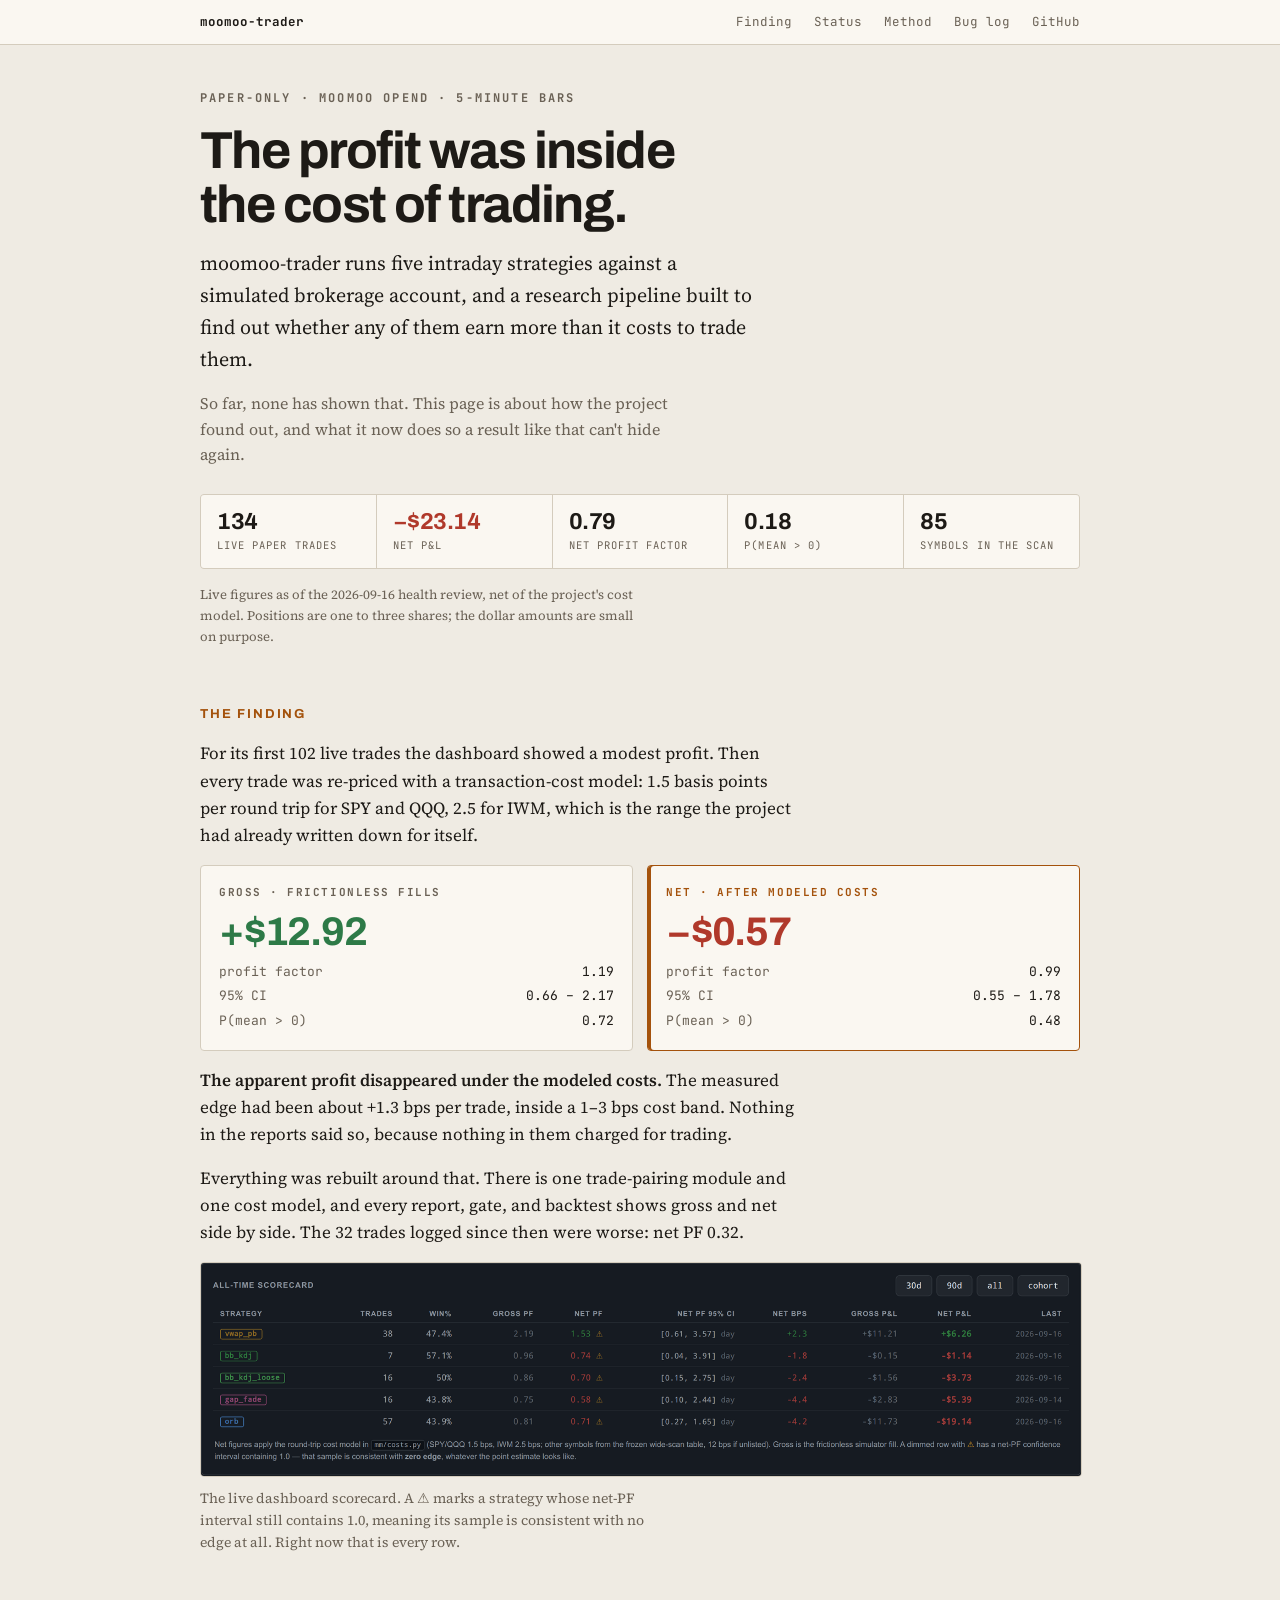
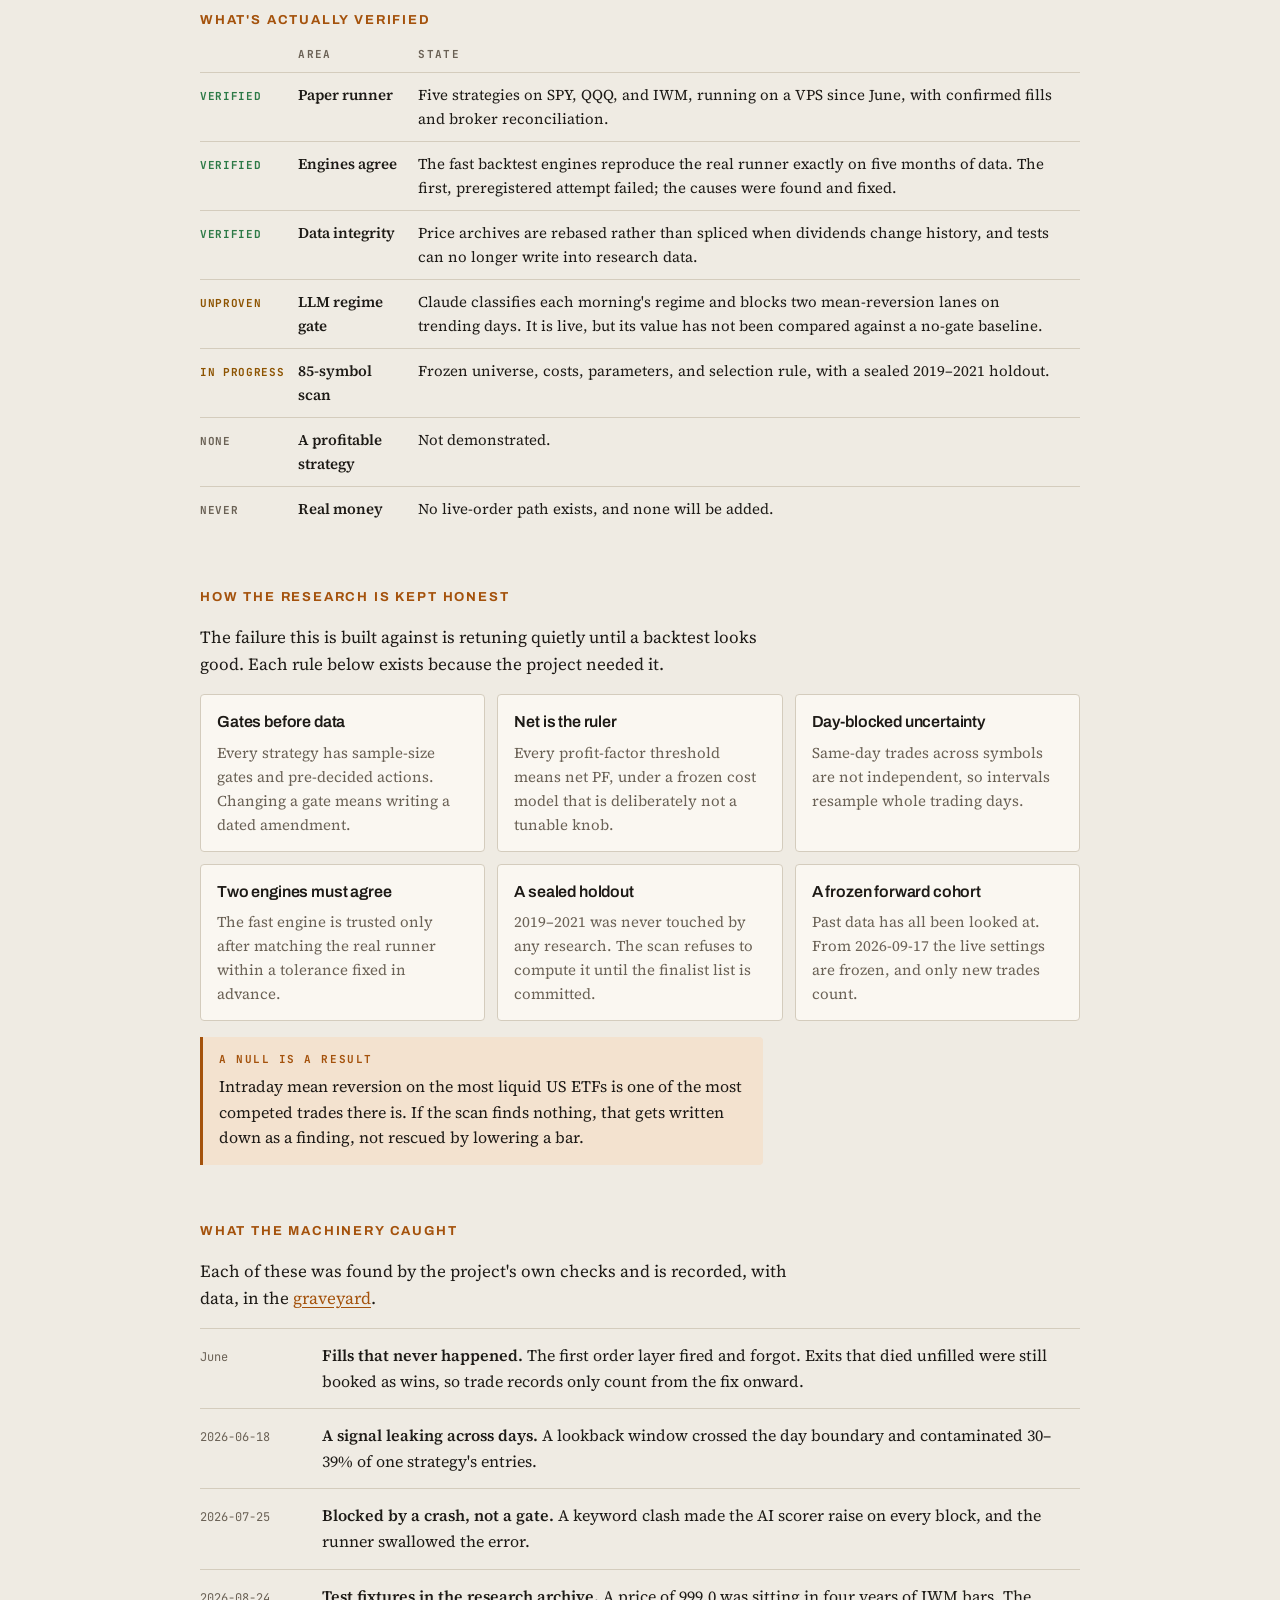
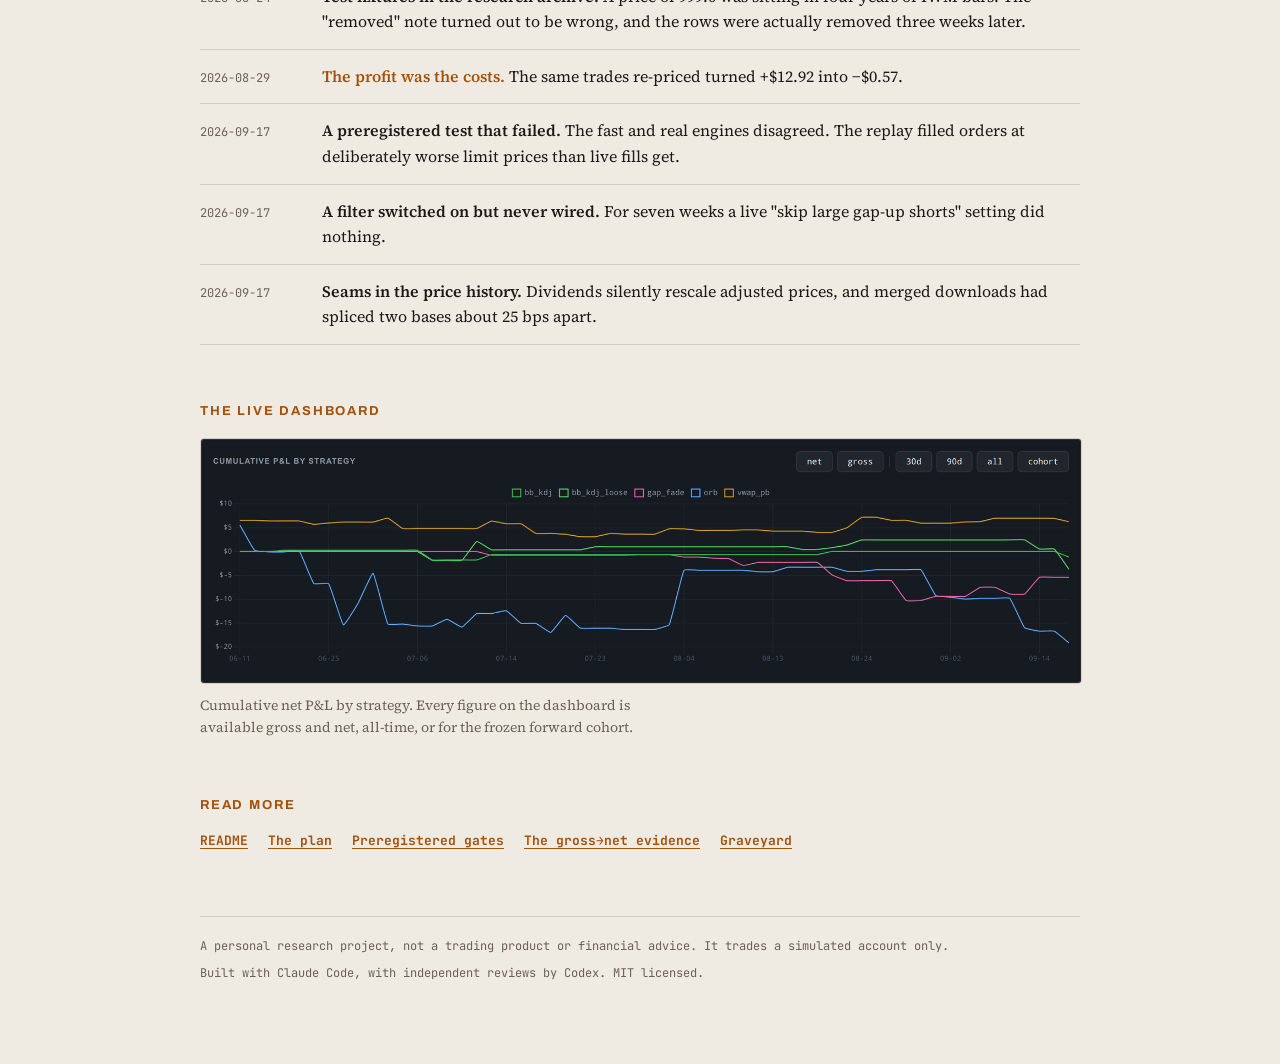
==== site/index.html @ 2c952303 "site: GitHub Pages page for the project (H4) A single hand-written page in the same style as the ris" ====
<!doctype html>
<html lang="en">
<head>
<meta charset="utf-8">
<meta name="viewport" content="width=device-width, initial-scale=1">
<meta name="color-scheme" content="light dark">
<meta name="description" content="moomoo-trader: a paper-only intraday strategy lab that found its reported profit was the transaction costs, and what it built so that can't happen quietly again.">
<link rel="icon" href="data:image/svg+xml,<svg xmlns='http://www.w3.org/2000/svg' viewBox='0 0 100 100'><text y='.9em' font-size='90'>📉</text></svg>">
<title>moomoo-trader</title>
<link rel="preconnect" href="https://fonts.googleapis.com">
<link rel="preconnect" href="https://fonts.gstatic.com" crossorigin>
<link rel="stylesheet" href="https://fonts.googleapis.com/css2?family=Archivo:wght@600;700&family=JetBrains+Mono:wght@400;700&family=Source+Serif+4:ital,opsz,wght@0,8..60,400;0,8..60,600;1,8..60,400&display=swap">
<style>
  :root {
    --bg:#efebe3; --surface:#faf7f1; --surface-2:#e5dfd3;
    --ink:#1d1a16; --muted:#6a6155; --rule:#d4ccbd;
    --accent:#a4520c; --accent-soft:#f3e2cf;
    --pos:#2d7a47; --neg:#b0392b; --warn:#8d5300;
    --f-display:"Archivo","Helvetica Neue",Arial,sans-serif;
    --f-body:"Source Serif 4",Georgia,"Times New Roman",serif;
    --f-mono:"JetBrains Mono",ui-monospace,"SFMono-Regular",Menlo,monospace;
  }
  @media (prefers-color-scheme: dark) {
    :root:not([data-theme="light"]) {
      --bg:#14120f; --surface:#1c1915; --surface-2:#27231d;
      --ink:#ebe5da; --muted:#a39889; --rule:#353026;
      --accent:#f0a24f; --accent-soft:#3a2714;
      --pos:#6cc98a; --neg:#f07a6a; --warn:#e0a84a;
    }
  }
  :root[data-theme="dark"] {
    --bg:#14120f; --surface:#1c1915; --surface-2:#27231d;
    --ink:#ebe5da; --muted:#a39889; --rule:#353026;
    --accent:#f0a24f; --accent-soft:#3a2714;
    --pos:#6cc98a; --neg:#f07a6a; --warn:#e0a84a;
  }

  html { -webkit-text-size-adjust: 100%; }
  body {
    margin: 0; background: var(--bg); color: var(--ink);
    font-family: var(--f-body); font-size: 17px; line-height: 1.6;
    -webkit-font-smoothing: antialiased;
  }
  img { max-width: 100%; }
  .wrap { max-width: 880px; margin: 0 auto; padding-inline: 20px; padding-block: 44px 80px; }

  h1, h2, h3 { font-family: var(--f-display); text-wrap: balance; margin: 0; }
  h1 { font-size: clamp(34px, 7vw, 52px); font-weight: 700; letter-spacing: -0.03em; line-height: 1.03; }
  h2 { font-size: 13px; font-weight: 700; letter-spacing: 0.14em; text-transform: uppercase; color: var(--accent); }
  h3 { font-size: 19px; font-weight: 600; letter-spacing: -0.01em; }
  p { margin: 0; }
  a { color: var(--accent); text-underline-offset: 3px; }
  strong { font-weight: 600; }
  code { font-family: var(--f-mono); font-size: 0.84em; background: var(--surface-2); padding: 1px 5px; border-radius: 3px; }

  .sitenav { background: var(--surface); border-bottom: 1px solid var(--rule); }
  .sitenav .in {
    max-width: 880px; margin: 0 auto; padding: 12px 20px;
    display: flex; flex-wrap: wrap; align-items: center; gap: 8px 22px;
    font-family: var(--f-mono); font-size: 12.5px;
  }
  .sitenav .brand { font-weight: 700; color: var(--ink); text-decoration: none; margin-right: auto; }
  .sitenav a { color: var(--muted); text-decoration: none; }
  .sitenav a:hover, .sitenav a:focus-visible { color: var(--accent); }

  .eyebrow {
    font-family: var(--f-mono); font-size: 12px; font-weight: 700;
    letter-spacing: 0.18em; text-transform: uppercase; color: var(--muted);
  }
  header { display: flex; flex-direction: column; gap: 16px; }
  .lede { font-size: 20px; max-width: 56ch; }
  .sub { font-size: 16px; color: var(--muted); max-width: 62ch; }

  .stats {
    display: grid; grid-template-columns: repeat(auto-fit, minmax(140px, 1fr));
    gap: 1px; background: var(--rule); border: 1px solid var(--rule); border-radius: 4px;
    overflow: hidden; margin-top: 10px;
  }
  .stat { background: var(--surface); padding: 14px 16px; display: flex; flex-direction: column; gap: 3px; }
  .stat .v {
    font-family: var(--f-display); font-size: 23px; font-weight: 700; letter-spacing: -0.02em;
    font-variant-numeric: tabular-nums; line-height: 1.1;
  }
  .stat .k { font-family: var(--f-mono); font-size: 10.5px; letter-spacing: 0.1em; text-transform: uppercase; color: var(--muted); }
  .neg { color: var(--neg); }
  .pos { color: var(--pos); }

  section { margin-top: 56px; display: flex; flex-direction: column; gap: 16px; }
  section > p, section > ul { max-width: 66ch; }
  ul { margin: 0; padding-left: 1.2em; display: flex; flex-direction: column; gap: 9px; }
  li::marker { color: var(--muted); }

  .versus { display: grid; grid-template-columns: 1fr 1fr; gap: 14px; }
  .side {
    background: var(--surface); border: 1px solid var(--rule); border-radius: 4px;
    padding: 18px; display: flex; flex-direction: column; gap: 10px;
  }
  .side.net { border-color: var(--accent); box-shadow: inset 3px 0 0 var(--accent); }
  .side .label { font-family: var(--f-mono); font-size: 11px; font-weight: 700; letter-spacing: 0.14em; text-transform: uppercase; color: var(--muted); }
  .side.net .label { color: var(--accent); }
  .side .big { font-family: var(--f-display); font-size: 40px; font-weight: 700; letter-spacing: -0.03em; line-height: 1; font-variant-numeric: tabular-nums; }
  .side dl { margin: 0; display: grid; grid-template-columns: auto 1fr; gap: 4px 14px; font-family: var(--f-mono); font-size: 13px; }
  .side dt { color: var(--muted); }
  .side dd { margin: 0; text-align: right; font-variant-numeric: tabular-nums; }

  .tbl-scroll { overflow-x: auto; }
  table { border-collapse: collapse; width: 100%; font-size: 15px; min-width: 440px; }
  th {
    font-family: var(--f-mono); font-size: 11px; font-weight: 700; letter-spacing: 0.12em;
    text-transform: uppercase; color: var(--muted); text-align: left;
    padding: 0 14px 8px 0; border-bottom: 1px solid var(--rule); white-space: nowrap;
  }
  td { padding: 10px 14px 10px 0; border-bottom: 1px solid var(--rule); vertical-align: baseline; }
  tr:last-child td { border-bottom: 0; }
  .state { font-family: var(--f-mono); font-size: 11px; font-weight: 700; letter-spacing: 0.06em; white-space: nowrap; }
  .state.ok { color: var(--pos); }
  .state.wip { color: var(--warn); }
  .state.no { color: var(--muted); }

  .note {
    border-left: 3px solid var(--accent); background: var(--accent-soft);
    padding: 14px 16px; border-radius: 0 4px 4px 0; font-size: 16px; max-width: 66ch;
  }
  .note .label { display: block; font-family: var(--f-mono); font-size: 11px; font-weight: 700; letter-spacing: 0.14em; text-transform: uppercase; color: var(--accent); margin-bottom: 5px; }

  figure { margin: 0; display: flex; flex-direction: column; gap: 10px; }
  figure img { display: block; width: 100%; height: auto; border-radius: 4px; border: 1px solid var(--rule); }
  figcaption { font-size: 14px; color: var(--muted); max-width: 66ch; }

  .log { display: flex; flex-direction: column; border-top: 1px solid var(--rule); }
  .ev { display: grid; grid-template-columns: 104px 1fr; gap: 18px; padding: 14px 0; border-bottom: 1px solid var(--rule); align-items: baseline; }
  .ev .d { font-family: var(--f-mono); font-size: 12px; color: var(--muted); font-variant-numeric: tabular-nums; white-space: nowrap; }
  .ev .t { font-size: 16px; }
  .ev .t b { font-weight: 600; }
  .ev.peak .t b { color: var(--accent); }

  .rules { display: grid; grid-template-columns: repeat(auto-fit, minmax(240px, 1fr)); gap: 12px; }
  .rule { background: var(--surface); border: 1px solid var(--rule); border-radius: 4px; padding: 14px 16px; display: flex; flex-direction: column; gap: 6px; }
  .rule h3 { font-size: 16px; }
  .rule p { font-size: 15px; color: var(--muted); }

  .links { display: flex; flex-wrap: wrap; gap: 8px 20px; font-family: var(--f-mono); font-size: 13px; }
  .links a { font-weight: 700; }

  footer { margin-top: 64px; padding-top: 20px; border-top: 1px solid var(--rule); display: flex; flex-direction: column; gap: 8px; }
  footer p { font-family: var(--f-mono); font-size: 12px; color: var(--muted); }

  @media (max-width: 560px) {
    body { font-size: 16px; }
    .wrap { padding-block: 30px 60px; }
    .versus { grid-template-columns: 1fr; }
    .ev { grid-template-columns: 1fr; gap: 4px; }
    .side .big { font-size: 34px; }
    .stat:last-child:nth-child(odd) { grid-column: 1 / -1; }
  }
</style>
</head>
<body>
<nav class="sitenav"><div class="in">
  <a class="brand" href="#">moomoo-trader</a>
  <a href="#finding">Finding</a>
  <a href="#status">Status</a>
  <a href="#method">Method</a>
  <a href="#log">Bug log</a>
  <a href="https://github.com/flyboy-byte/moomoo-trader">GitHub</a>
</div></nav>

<main class="wrap">
  <header>
    <p class="eyebrow">Paper-only · Moomoo OpenD · 5-minute bars</p>
    <h1>The profit was inside the cost of trading.</h1>
    <p class="lede">moomoo-trader runs five intraday strategies against a simulated brokerage account, and a research pipeline built to find out whether any of them earn more than it costs to trade them.</p>
    <p class="sub">So far, none has shown that. This page is about how the project found out, and what it now does so a result like that can't hide again.</p>
    <div class="stats">
      <div class="stat"><span class="v">134</span><span class="k">live paper trades</span></div>
      <div class="stat"><span class="v neg">−$23.14</span><span class="k">net P&amp;L</span></div>
      <div class="stat"><span class="v">0.79</span><span class="k">net profit factor</span></div>
      <div class="stat"><span class="v">0.18</span><span class="k">P(mean &gt; 0)</span></div>
      <div class="stat"><span class="v">85</span><span class="k">symbols in the scan</span></div>
    </div>
    <p class="sub" style="font-size:13px">Live figures as of the 2026-09-16 health review, net of the project's cost model. Positions are one to three shares; the dollar amounts are small on purpose.</p>
  </header>

  <section id="finding">
    <h2>The finding</h2>
    <p>For its first 102 live trades the dashboard showed a modest profit. Then every trade was re-priced with a transaction-cost model: 1.5 basis points per round trip for SPY and QQQ, 2.5 for IWM, which is the range the project had already written down for itself.</p>
    <div class="versus">
      <div class="side">
        <span class="label">Gross · frictionless fills</span>
        <span class="big pos">+$12.92</span>
        <dl><dt>profit factor</dt><dd>1.19</dd><dt>95% CI</dt><dd>0.66 – 2.17</dd><dt>P(mean &gt; 0)</dt><dd>0.72</dd></dl>
      </div>
      <div class="side net">
        <span class="label">Net · after modeled costs</span>
        <span class="big neg">−$0.57</span>
        <dl><dt>profit factor</dt><dd>0.99</dd><dt>95% CI</dt><dd>0.55 – 1.78</dd><dt>P(mean &gt; 0)</dt><dd>0.48</dd></dl>
      </div>
    </div>
    <p><strong>The apparent profit disappeared under the modeled costs.</strong> The measured edge had been about +1.3 bps per trade, inside a 1–3 bps cost band. Nothing in the reports said so, because nothing in them charged for trading.</p>
    <p>Everything was rebuilt around that. There is one trade-pairing module and one cost model, and every report, gate, and backtest shows gross and net side by side. The 32 trades logged since then were worse: net PF 0.32.</p>
    <figure>
      <img src="img/dashboard-scorecard.png" alt="Dashboard scorecard: five strategies with gross PF, net PF, a day-blocked 95% confidence interval, and gross and net P&amp;L. Four are net negative, and every row is flagged as consistent with zero edge." loading="lazy">
      <figcaption>The live dashboard scorecard. A ⚠ marks a strategy whose net-PF interval still contains 1.0, meaning its sample is consistent with no edge at all. Right now that is every row.</figcaption>
    </figure>
  </section>

  <section id="status">
    <h2>What's actually verified</h2>
    <div class="tbl-scroll"><table>
      <thead><tr><th></th><th>Area</th><th>State</th></tr></thead>
      <tbody>
        <tr><td><span class="state ok">VERIFIED</span></td><td><strong>Paper runner</strong></td><td>Five strategies on SPY, QQQ, and IWM, running on a VPS since June, with confirmed fills and broker reconciliation.</td></tr>
        <tr><td><span class="state ok">VERIFIED</span></td><td><strong>Engines agree</strong></td><td>The fast backtest engines reproduce the real runner exactly on five months of data. The first, preregistered attempt failed; the causes were found and fixed.</td></tr>
        <tr><td><span class="state ok">VERIFIED</span></td><td><strong>Data integrity</strong></td><td>Price archives are rebased rather than spliced when dividends change history, and tests can no longer write into research data.</td></tr>
        <tr><td><span class="state wip">UNPROVEN</span></td><td><strong>LLM regime gate</strong></td><td>Claude classifies each morning's regime and blocks two mean-reversion lanes on trending days. It is live, but its value has not been compared against a no-gate baseline.</td></tr>
        <tr><td><span class="state wip">IN PROGRESS</span></td><td><strong>85-symbol scan</strong></td><td>Frozen universe, costs, parameters, and selection rule, with a sealed 2019–2021 holdout.</td></tr>
        <tr><td><span class="state no">NONE</span></td><td><strong>A profitable strategy</strong></td><td>Not demonstrated.</td></tr>
        <tr><td><span class="state no">NEVER</span></td><td><strong>Real money</strong></td><td>No live-order path exists, and none will be added.</td></tr>
      </tbody>
    </table></div>
  </section>

  <section id="method">
    <h2>How the research is kept honest</h2>
    <p>The failure this is built against is retuning quietly until a backtest looks good. Each rule below exists because the project needed it.</p>
    <div class="rules">
      <div class="rule"><h3>Gates before data</h3><p>Every strategy has sample-size gates and pre-decided actions. Changing a gate means writing a dated amendment.</p></div>
      <div class="rule"><h3>Net is the ruler</h3><p>Every profit-factor threshold means net PF, under a frozen cost model that is deliberately not a tunable knob.</p></div>
      <div class="rule"><h3>Day-blocked uncertainty</h3><p>Same-day trades across symbols are not independent, so intervals resample whole trading days.</p></div>
      <div class="rule"><h3>Two engines must agree</h3><p>The fast engine is trusted only after matching the real runner within a tolerance fixed in advance.</p></div>
      <div class="rule"><h3>A sealed holdout</h3><p>2019–2021 was never touched by any research. The scan refuses to compute it until the finalist list is committed.</p></div>
      <div class="rule"><h3>A frozen forward cohort</h3><p>Past data has all been looked at. From 2026-09-17 the live settings are frozen, and only new trades count.</p></div>
    </div>
    <div class="note"><span class="label">A null is a result</span>Intraday mean reversion on the most liquid US ETFs is one of the most competed trades there is. If the scan finds nothing, that gets written down as a finding, not rescued by lowering a bar.</div>
  </section>

  <section id="log">
    <h2>What the machinery caught</h2>
    <p>Each of these was found by the project's own checks and is recorded, with data, in the <a href="https://github.com/flyboy-byte/moomoo-trader/blob/master/docs/strategy_graveyard.md">graveyard</a>.</p>
    <div class="log">
      <div class="ev"><span class="d">June</span><span class="t"><b>Fills that never happened.</b> The first order layer fired and forgot. Exits that died unfilled were still booked as wins, so trade records only count from the fix onward.</span></div>
      <div class="ev"><span class="d">2026-06-18</span><span class="t"><b>A signal leaking across days.</b> A lookback window crossed the day boundary and contaminated 30–39% of one strategy's entries.</span></div>
      <div class="ev"><span class="d">2026-07-25</span><span class="t"><b>Blocked by a crash, not a gate.</b> A keyword clash made the AI scorer raise on every block, and the runner swallowed the error.</span></div>
      <div class="ev"><span class="d">2026-08-24</span><span class="t"><b>Test fixtures in the research archive.</b> A price of 999.0 was sitting in four years of IWM bars. The "removed" note turned out to be wrong, and the rows were actually removed three weeks later.</span></div>
      <div class="ev peak"><span class="d">2026-08-29</span><span class="t"><b>The profit was the costs.</b> The same trades re-priced turned +$12.92 into −$0.57.</span></div>
      <div class="ev"><span class="d">2026-09-17</span><span class="t"><b>A preregistered test that failed.</b> The fast and real engines disagreed. The replay filled orders at deliberately worse limit prices than live fills get.</span></div>
      <div class="ev"><span class="d">2026-09-17</span><span class="t"><b>A filter switched on but never wired.</b> For seven weeks a live "skip large gap-up shorts" setting did nothing.</span></div>
      <div class="ev"><span class="d">2026-09-17</span><span class="t"><b>Seams in the price history.</b> Dividends silently rescale adjusted prices, and merged downloads had spliced two bases about 25 bps apart.</span></div>
    </div>
  </section>

  <section>
    <h2>The live dashboard</h2>
    <figure>
      <img src="img/dashboard-chart.png" alt="Cumulative net P&amp;L by strategy since June. vwap_pb is slightly positive; orb and gap_fade drift negative." loading="lazy">
      <figcaption>Cumulative net P&amp;L by strategy. Every figure on the dashboard is available gross and net, all-time, or for the frozen forward cohort.</figcaption>
    </figure>
  </section>

  <section>
    <h2>Read more</h2>
    <div class="links">
      <a href="https://github.com/flyboy-byte/moomoo-trader">README</a>
      <a href="https://github.com/flyboy-byte/moomoo-trader/blob/master/docs/PLAN.md">The plan</a>
      <a href="https://github.com/flyboy-byte/moomoo-trader/blob/master/docs/evaluation_criteria.md">Preregistered gates</a>
      <a href="https://github.com/flyboy-byte/moomoo-trader/blob/master/docs/research-reset.md">The gross→net evidence</a>
      <a href="https://github.com/flyboy-byte/moomoo-trader/blob/master/docs/strategy_graveyard.md">Graveyard</a>
    </div>
  </section>

  <footer>
    <p>A personal research project, not a trading product or financial advice. It trades a simulated account only.</p>
    <p>Built with Claude Code, with independent reviews by Codex. MIT licensed.</p>
  </footer>
</main>
</body>
</html>
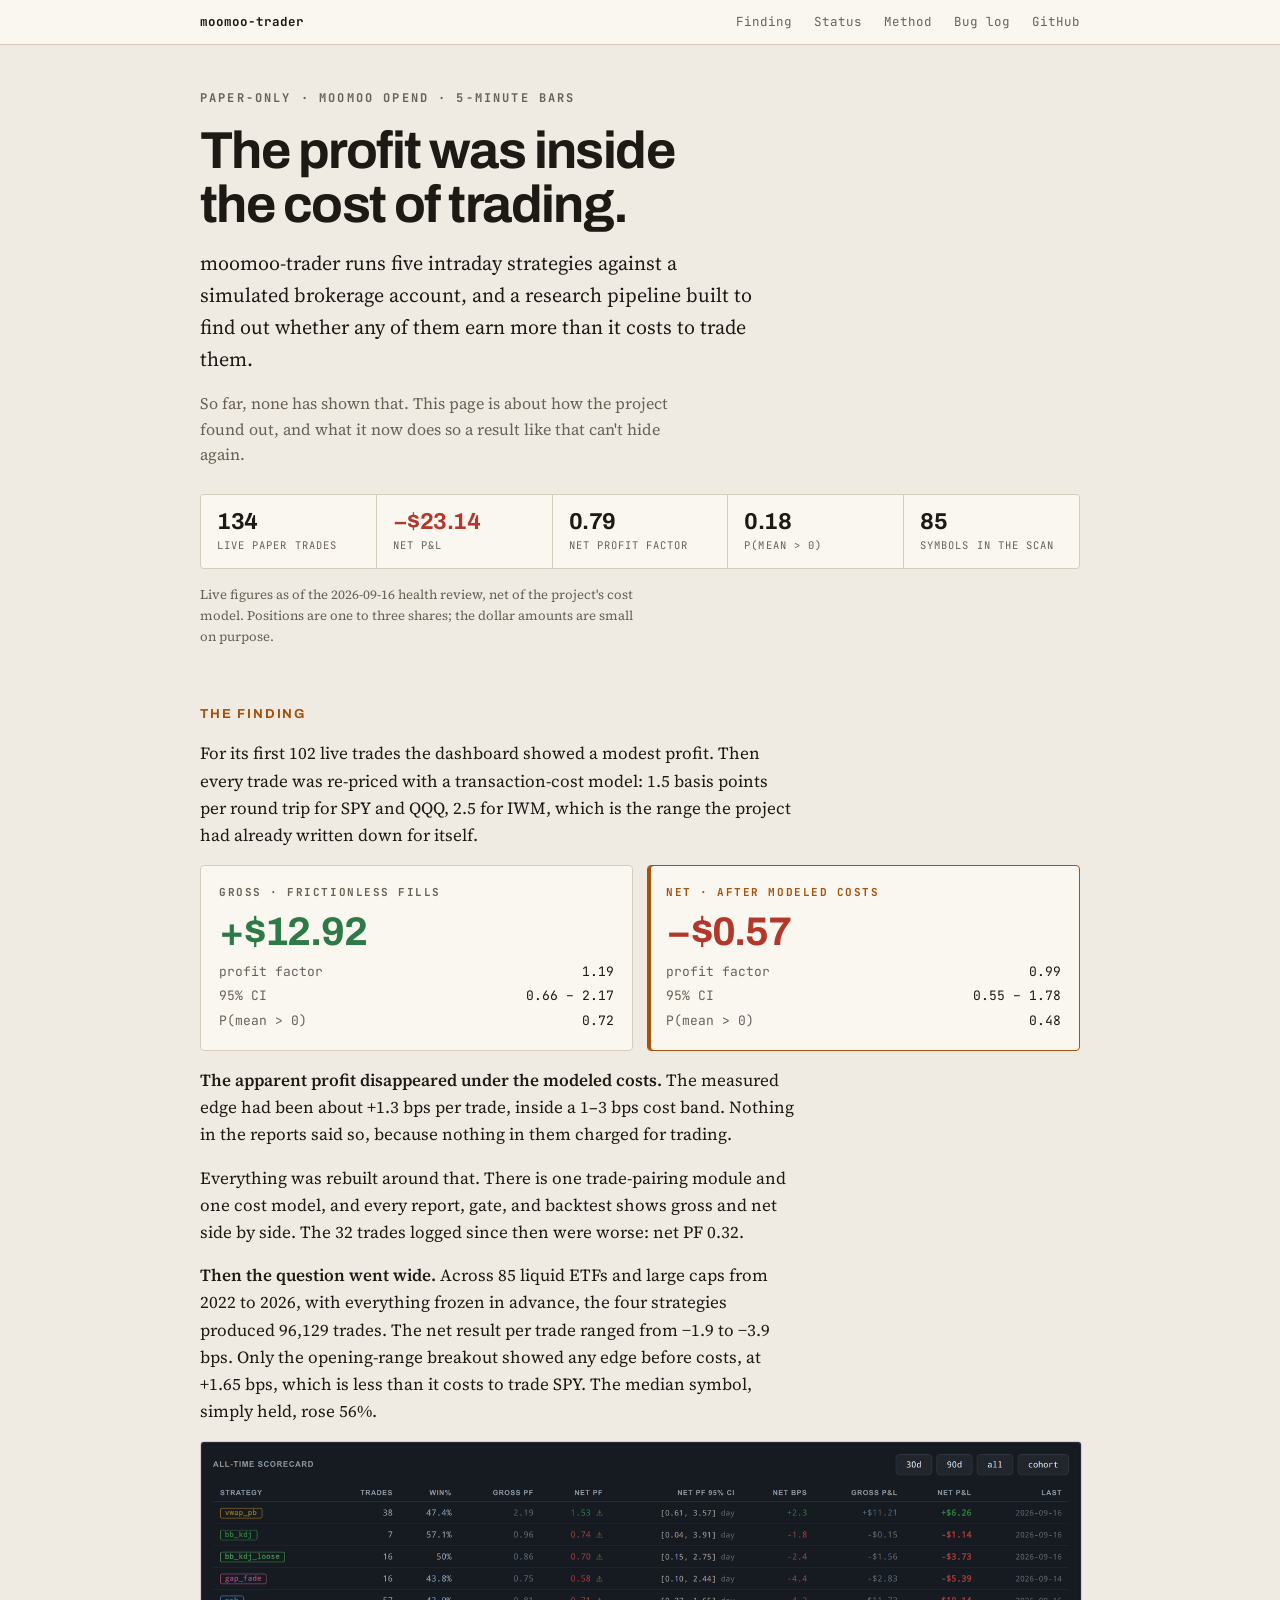
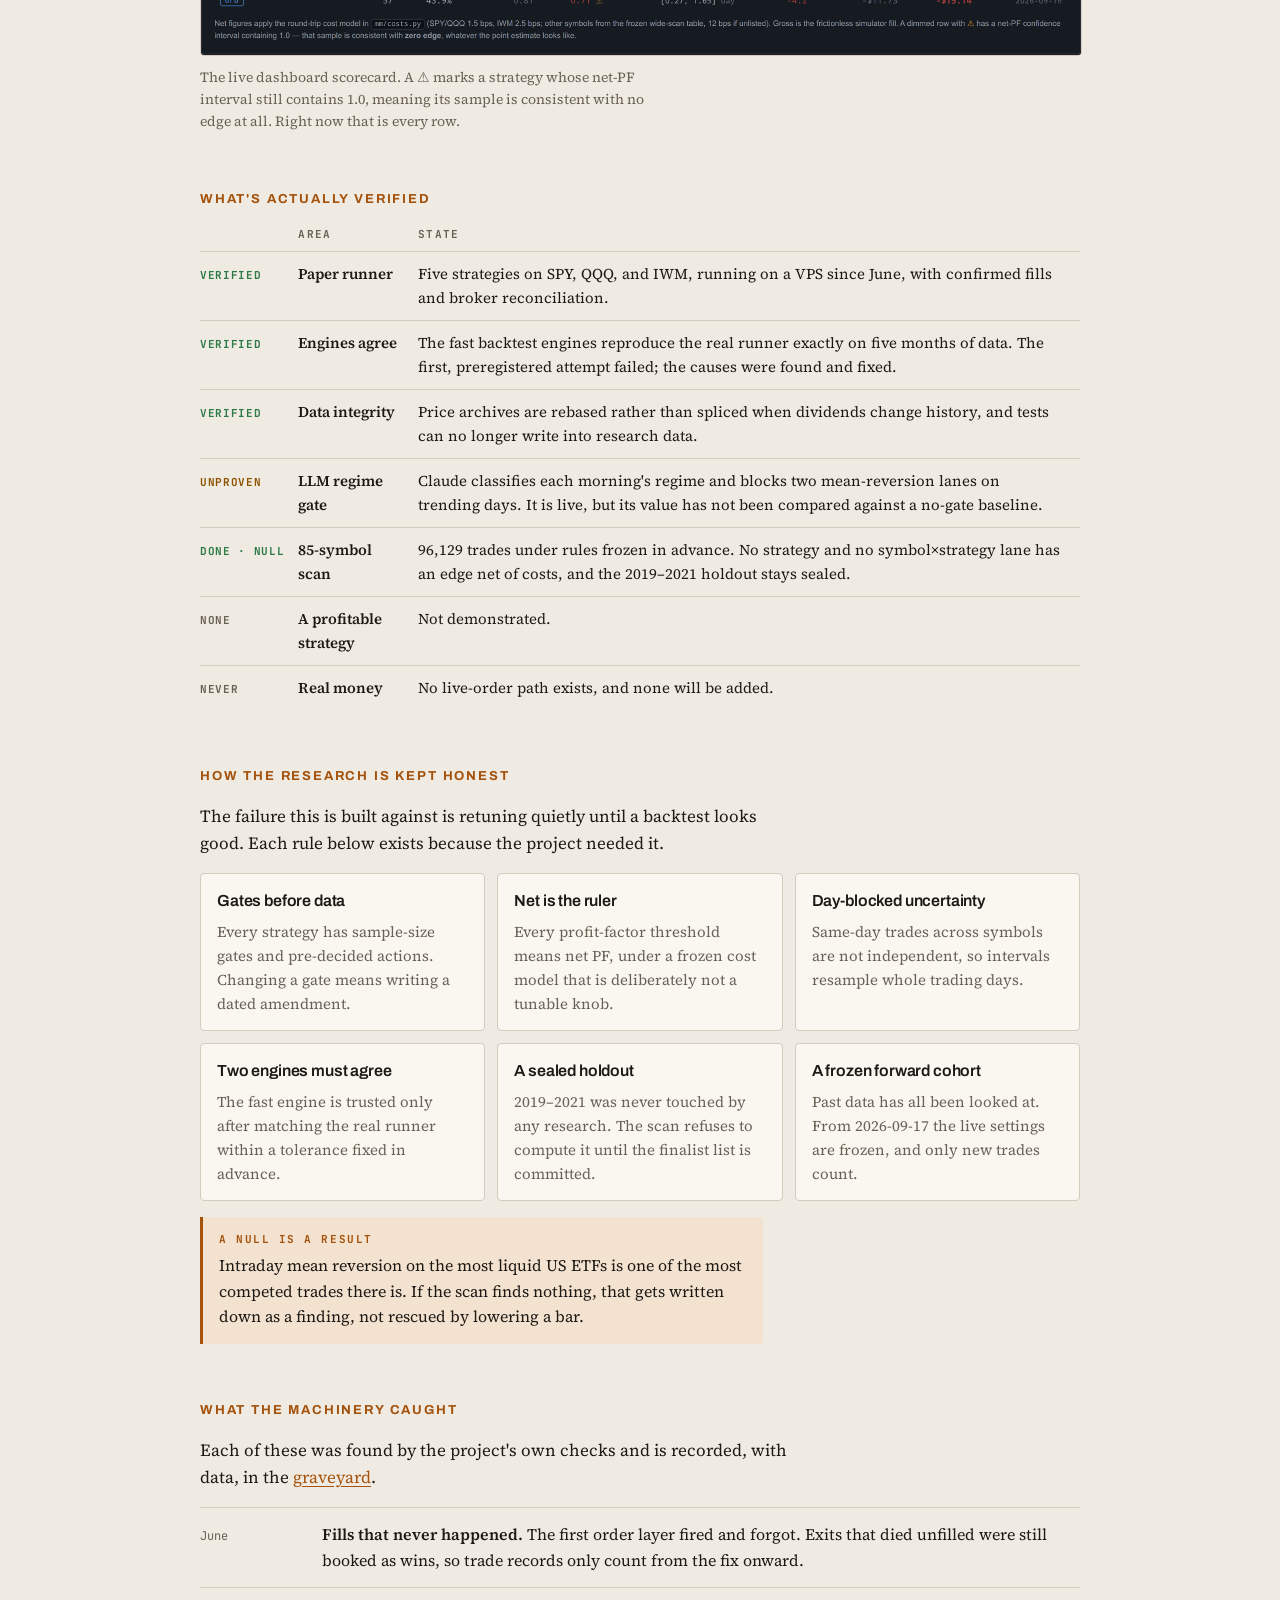
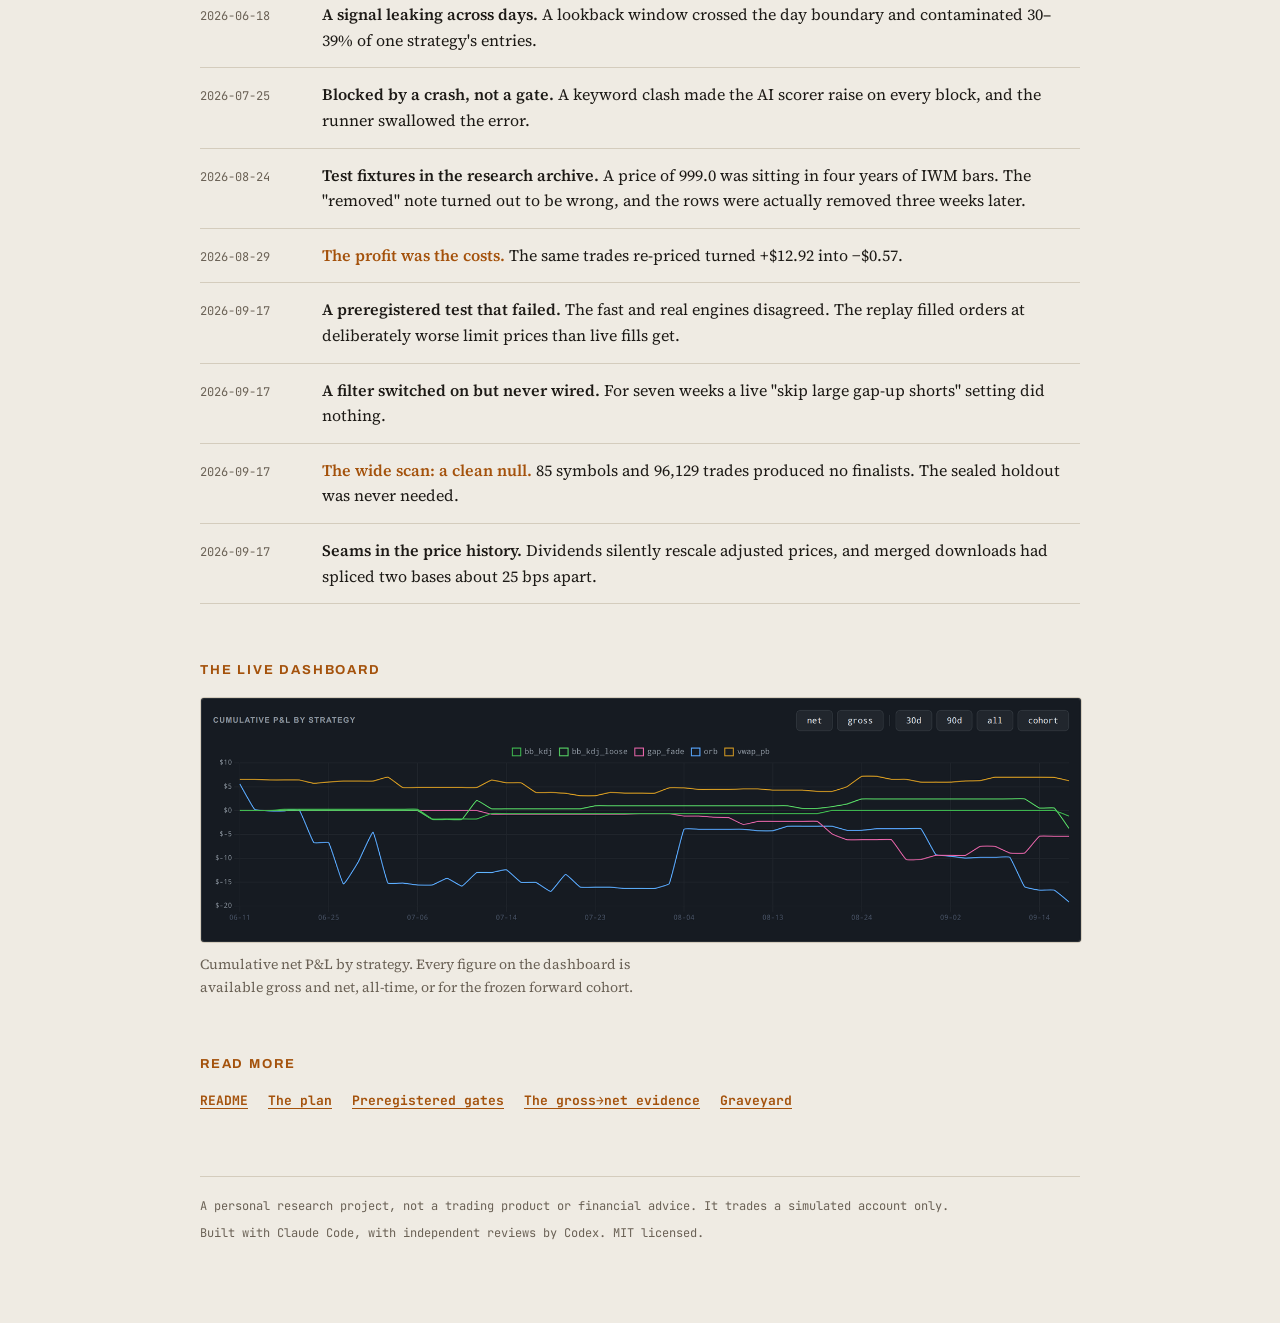
==== commit 3234a3d9: "docs: wide-scan null written up in graveyard, plan, README and site Cost sensitivity: only ORB has a" ====
--- a/site/index.html
+++ b/site/index.html
@@ -198,6 +198,7 @@
     </div>
     <p><strong>The apparent profit disappeared under the modeled costs.</strong> The measured edge had been about +1.3 bps per trade, inside a 1–3 bps cost band. Nothing in the reports said so, because nothing in them charged for trading.</p>
     <p>Everything was rebuilt around that. There is one trade-pairing module and one cost model, and every report, gate, and backtest shows gross and net side by side. The 32 trades logged since then were worse: net PF 0.32.</p>
+    <p><strong>Then the question went wide.</strong> Across 85 liquid ETFs and large caps from 2022 to 2026, with everything frozen in advance, the four strategies produced 96,129 trades. The net result per trade ranged from −1.9 to −3.9 bps. Only the opening-range breakout showed any edge before costs, at +1.65 bps, which is less than it costs to trade SPY. The median symbol, simply held, rose 56%.</p>
     <figure>
       <img src="img/dashboard-scorecard.png" alt="Dashboard scorecard: five strategies with gross PF, net PF, a day-blocked 95% confidence interval, and gross and net P&amp;L. Four are net negative, and every row is flagged as consistent with zero edge." loading="lazy">
       <figcaption>The live dashboard scorecard. A ⚠ marks a strategy whose net-PF interval still contains 1.0, meaning its sample is consistent with no edge at all. Right now that is every row.</figcaption>
@@ -213,7 +214,7 @@
         <tr><td><span class="state ok">VERIFIED</span></td><td><strong>Engines agree</strong></td><td>The fast backtest engines reproduce the real runner exactly on five months of data. The first, preregistered attempt failed; the causes were found and fixed.</td></tr>
         <tr><td><span class="state ok">VERIFIED</span></td><td><strong>Data integrity</strong></td><td>Price archives are rebased rather than spliced when dividends change history, and tests can no longer write into research data.</td></tr>
         <tr><td><span class="state wip">UNPROVEN</span></td><td><strong>LLM regime gate</strong></td><td>Claude classifies each morning's regime and blocks two mean-reversion lanes on trending days. It is live, but its value has not been compared against a no-gate baseline.</td></tr>
-        <tr><td><span class="state wip">IN PROGRESS</span></td><td><strong>85-symbol scan</strong></td><td>Frozen universe, costs, parameters, and selection rule, with a sealed 2019–2021 holdout.</td></tr>
+        <tr><td><span class="state ok">DONE · NULL</span></td><td><strong>85-symbol scan</strong></td><td>96,129 trades under rules frozen in advance. No strategy and no symbol×strategy lane has an edge net of costs, and the 2019–2021 holdout stays sealed.</td></tr>
         <tr><td><span class="state no">NONE</span></td><td><strong>A profitable strategy</strong></td><td>Not demonstrated.</td></tr>
         <tr><td><span class="state no">NEVER</span></td><td><strong>Real money</strong></td><td>No live-order path exists, and none will be added.</td></tr>
       </tbody>
@@ -245,6 +246,7 @@
       <div class="ev peak"><span class="d">2026-08-29</span><span class="t"><b>The profit was the costs.</b> The same trades re-priced turned +$12.92 into −$0.57.</span></div>
       <div class="ev"><span class="d">2026-09-17</span><span class="t"><b>A preregistered test that failed.</b> The fast and real engines disagreed. The replay filled orders at deliberately worse limit prices than live fills get.</span></div>
       <div class="ev"><span class="d">2026-09-17</span><span class="t"><b>A filter switched on but never wired.</b> For seven weeks a live "skip large gap-up shorts" setting did nothing.</span></div>
+      <div class="ev peak"><span class="d">2026-09-17</span><span class="t"><b>The wide scan: a clean null.</b> 85 symbols and 96,129 trades produced no finalists. The sealed holdout was never needed.</span></div>
       <div class="ev"><span class="d">2026-09-17</span><span class="t"><b>Seams in the price history.</b> Dividends silently rescale adjusted prices, and merged downloads had spliced two bases about 25 bps apart.</span></div>
     </div>
   </section>
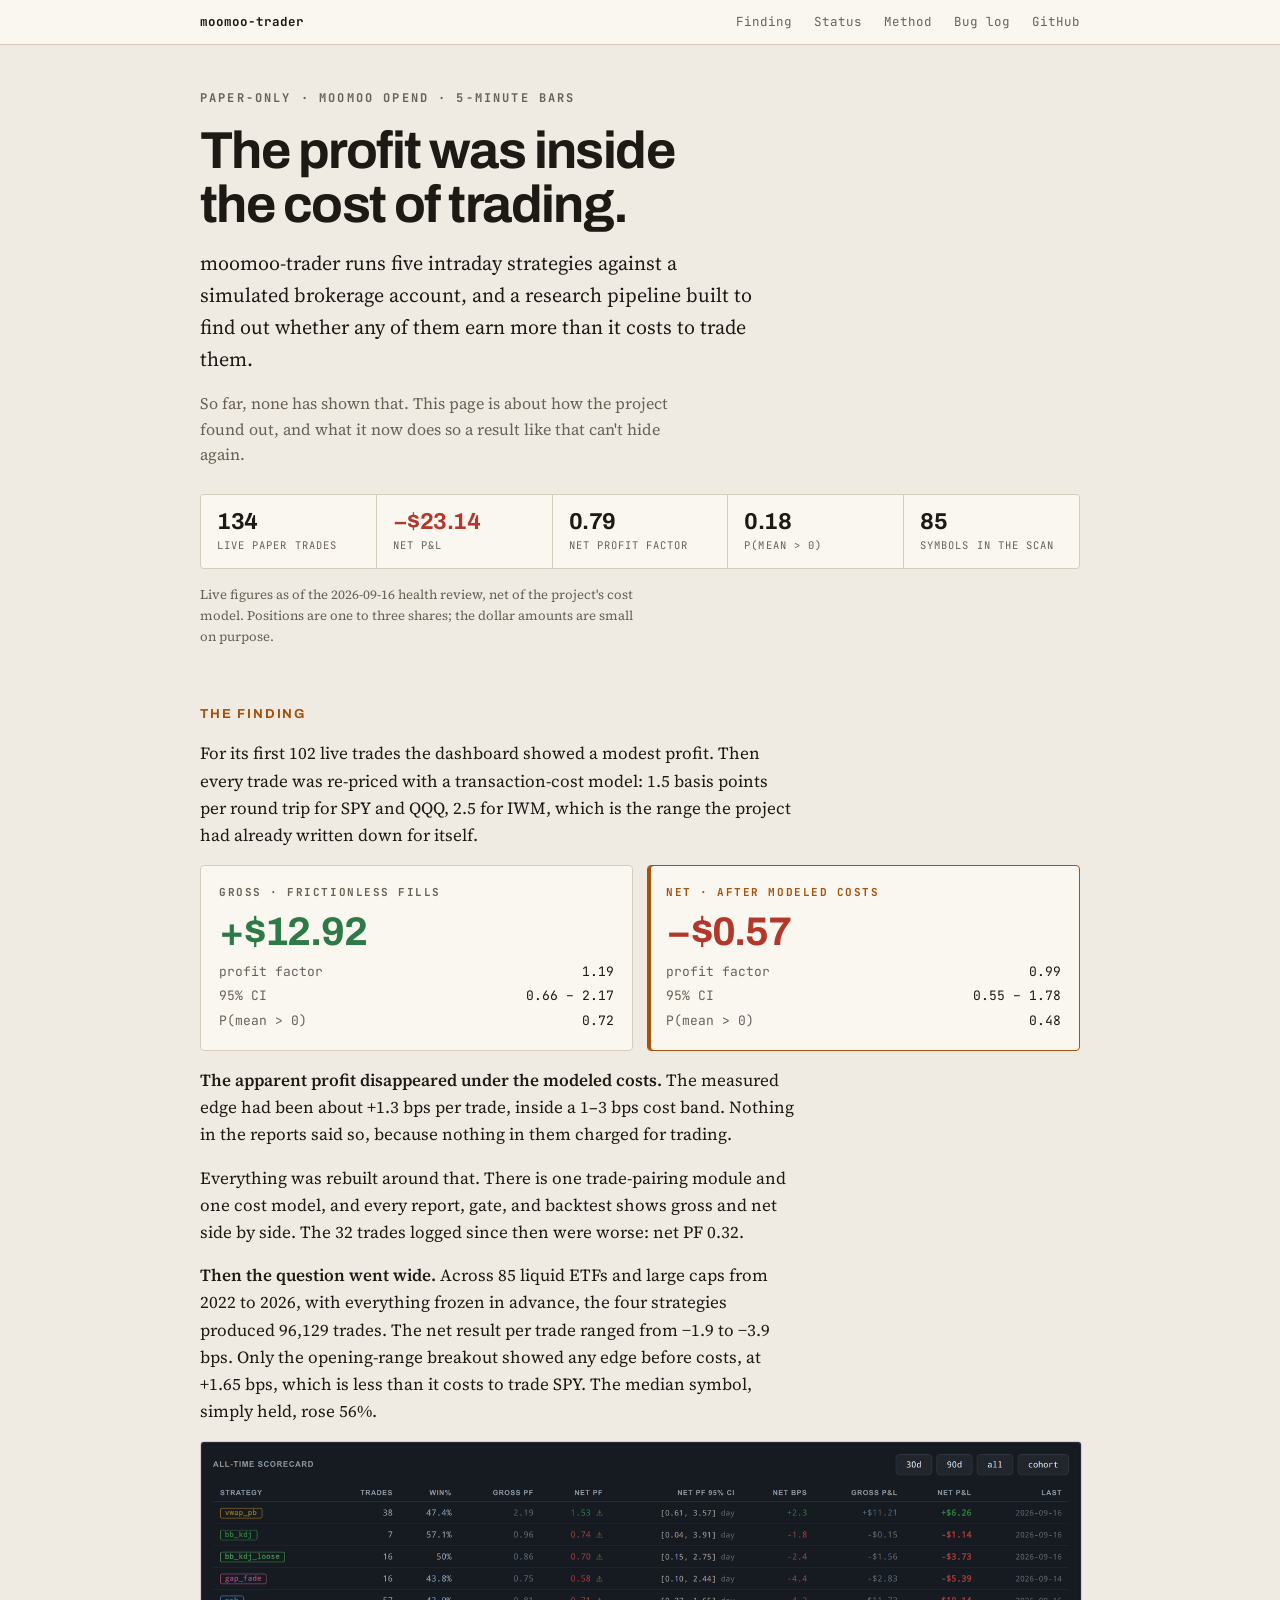
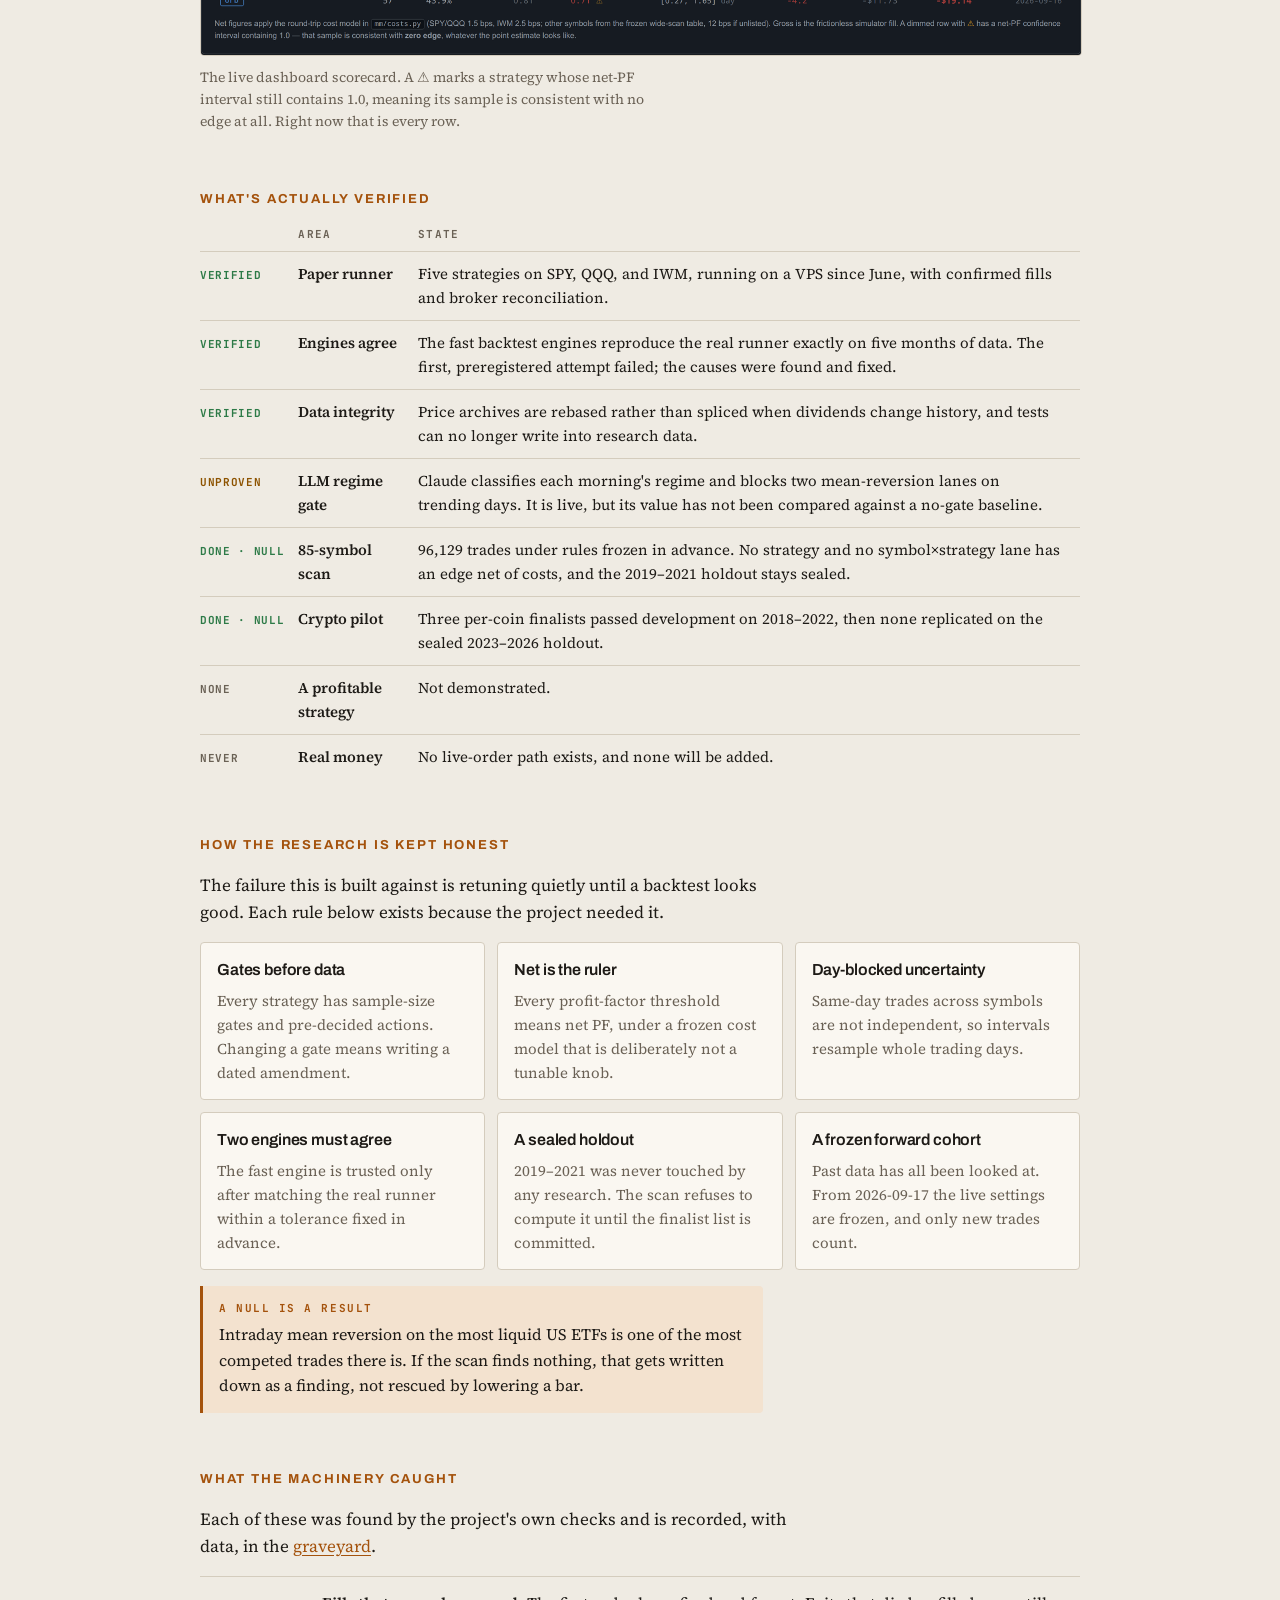
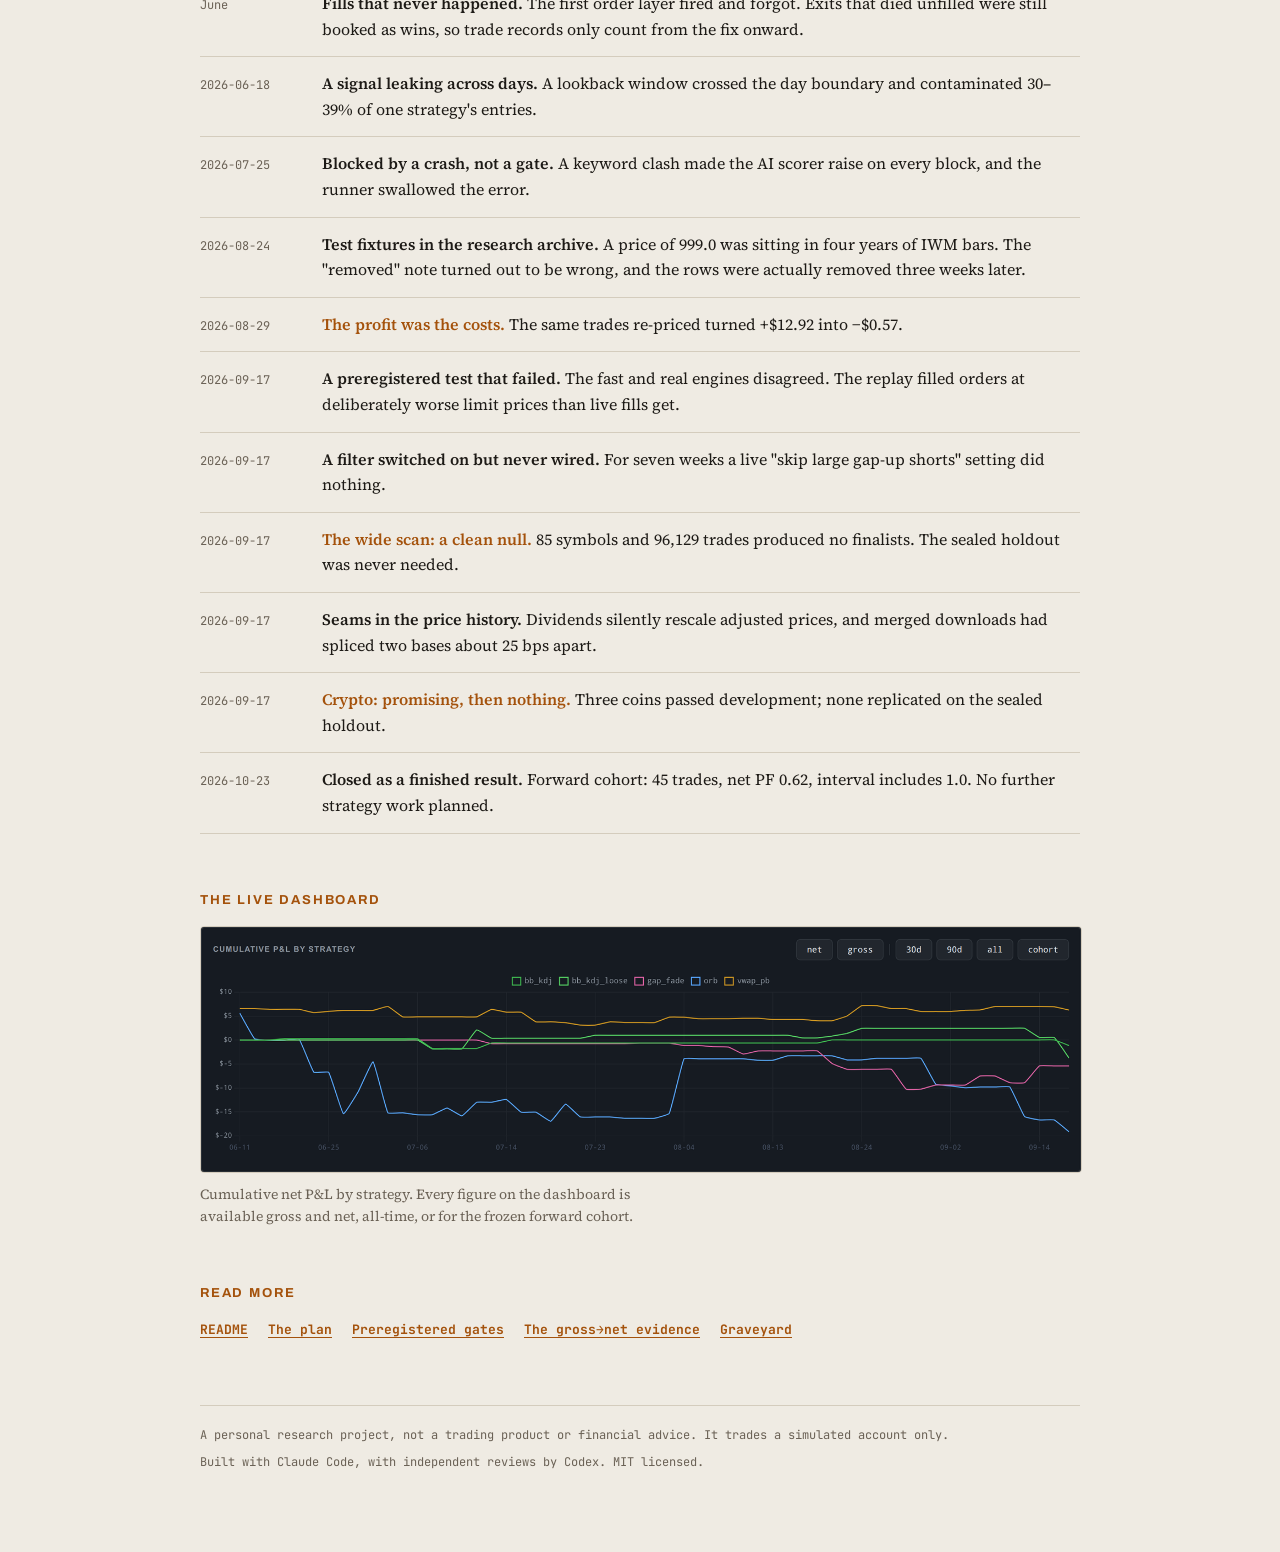
==== commit 8fd18a64: "docs: close project as a finished research result; add crypto null, forward cohort, tick Step 9 Co-A" ====
--- a/site/index.html
+++ b/site/index.html
@@ -215,6 +215,7 @@
         <tr><td><span class="state ok">VERIFIED</span></td><td><strong>Data integrity</strong></td><td>Price archives are rebased rather than spliced when dividends change history, and tests can no longer write into research data.</td></tr>
         <tr><td><span class="state wip">UNPROVEN</span></td><td><strong>LLM regime gate</strong></td><td>Claude classifies each morning's regime and blocks two mean-reversion lanes on trending days. It is live, but its value has not been compared against a no-gate baseline.</td></tr>
         <tr><td><span class="state ok">DONE · NULL</span></td><td><strong>85-symbol scan</strong></td><td>96,129 trades under rules frozen in advance. No strategy and no symbol×strategy lane has an edge net of costs, and the 2019–2021 holdout stays sealed.</td></tr>
+        <tr><td><span class="state ok">DONE · NULL</span></td><td><strong>Crypto pilot</strong></td><td>Three per-coin finalists passed development on 2018–2022, then none replicated on the sealed 2023–2026 holdout.</td></tr>
         <tr><td><span class="state no">NONE</span></td><td><strong>A profitable strategy</strong></td><td>Not demonstrated.</td></tr>
         <tr><td><span class="state no">NEVER</span></td><td><strong>Real money</strong></td><td>No live-order path exists, and none will be added.</td></tr>
       </tbody>
@@ -248,6 +249,8 @@
       <div class="ev"><span class="d">2026-09-17</span><span class="t"><b>A filter switched on but never wired.</b> For seven weeks a live "skip large gap-up shorts" setting did nothing.</span></div>
       <div class="ev peak"><span class="d">2026-09-17</span><span class="t"><b>The wide scan: a clean null.</b> 85 symbols and 96,129 trades produced no finalists. The sealed holdout was never needed.</span></div>
       <div class="ev"><span class="d">2026-09-17</span><span class="t"><b>Seams in the price history.</b> Dividends silently rescale adjusted prices, and merged downloads had spliced two bases about 25 bps apart.</span></div>
+      <div class="ev peak"><span class="d">2026-09-17</span><span class="t"><b>Crypto: promising, then nothing.</b> Three coins passed development; none replicated on the sealed holdout.</span></div>
+      <div class="ev"><span class="d">2026-10-23</span><span class="t"><b>Closed as a finished result.</b> Forward cohort: 45 trades, net PF 0.62, interval includes 1.0. No further strategy work planned.</span></div>
     </div>
   </section>
 
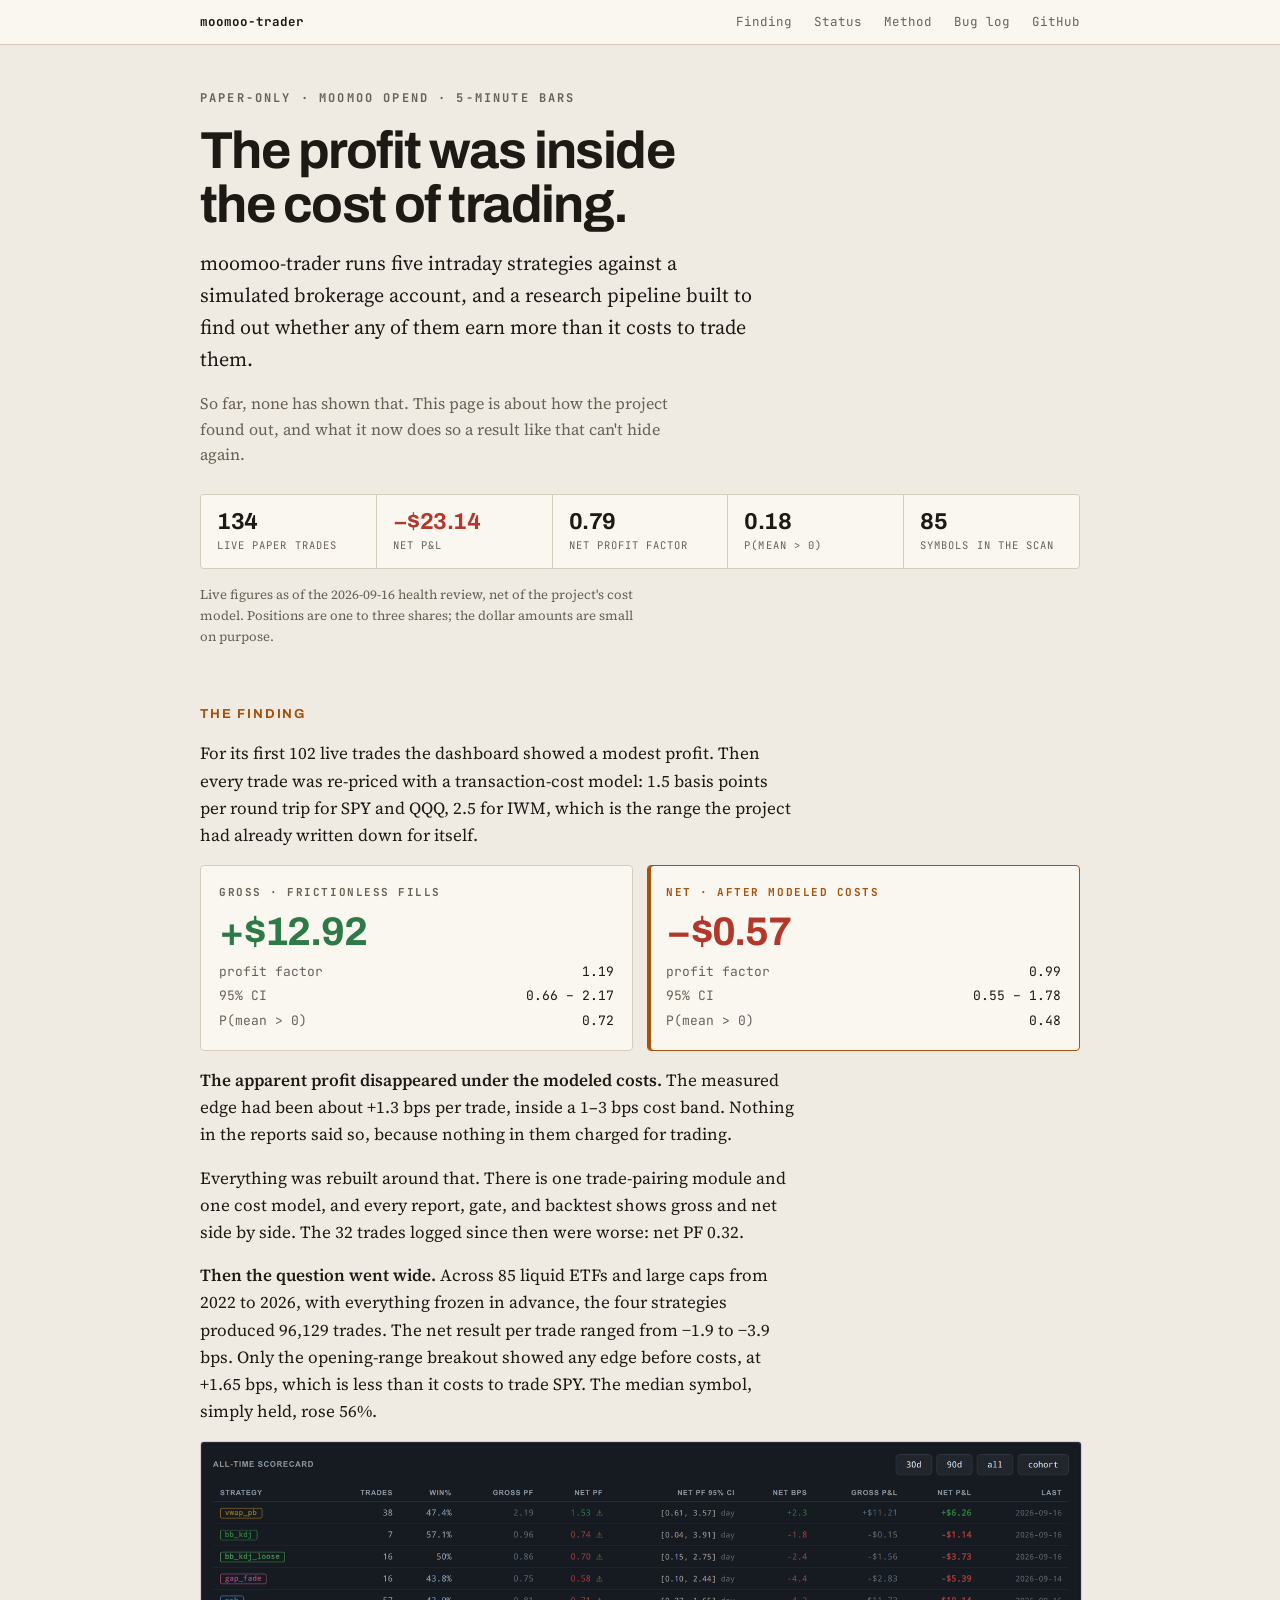
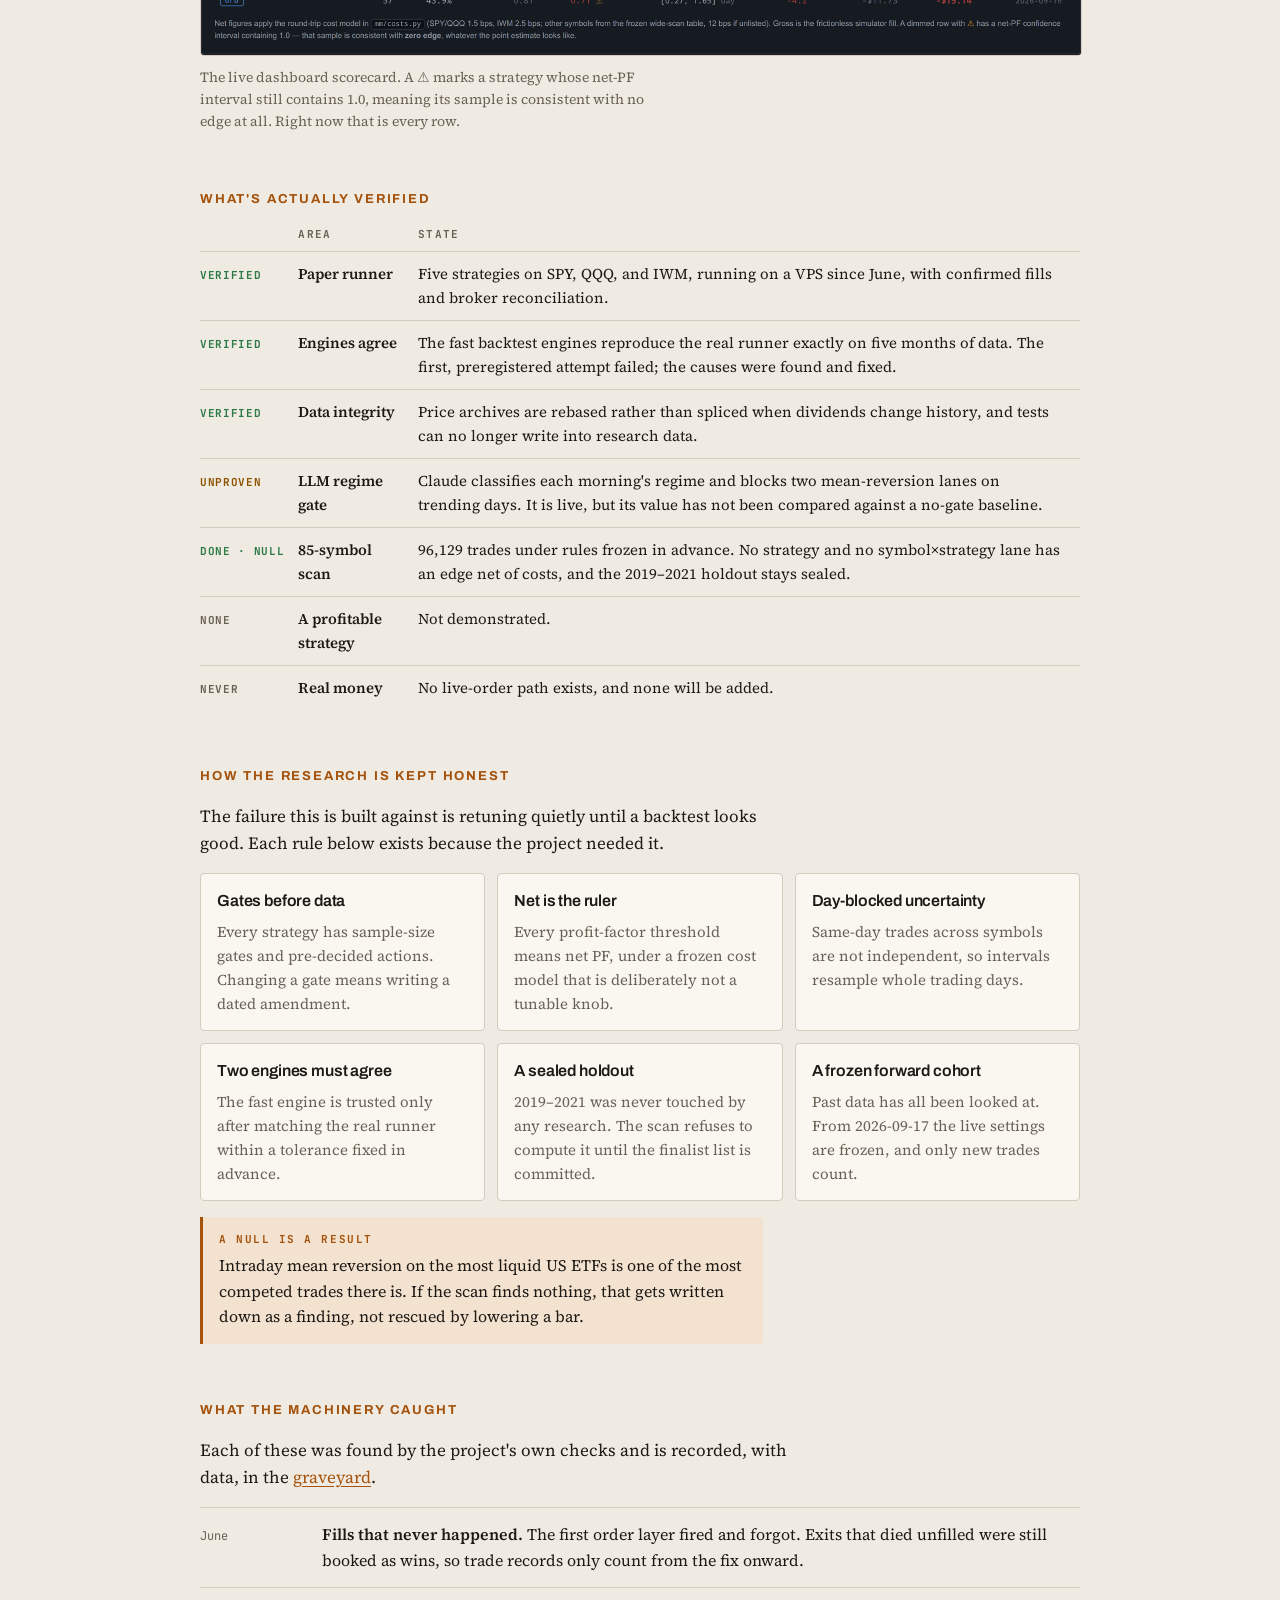
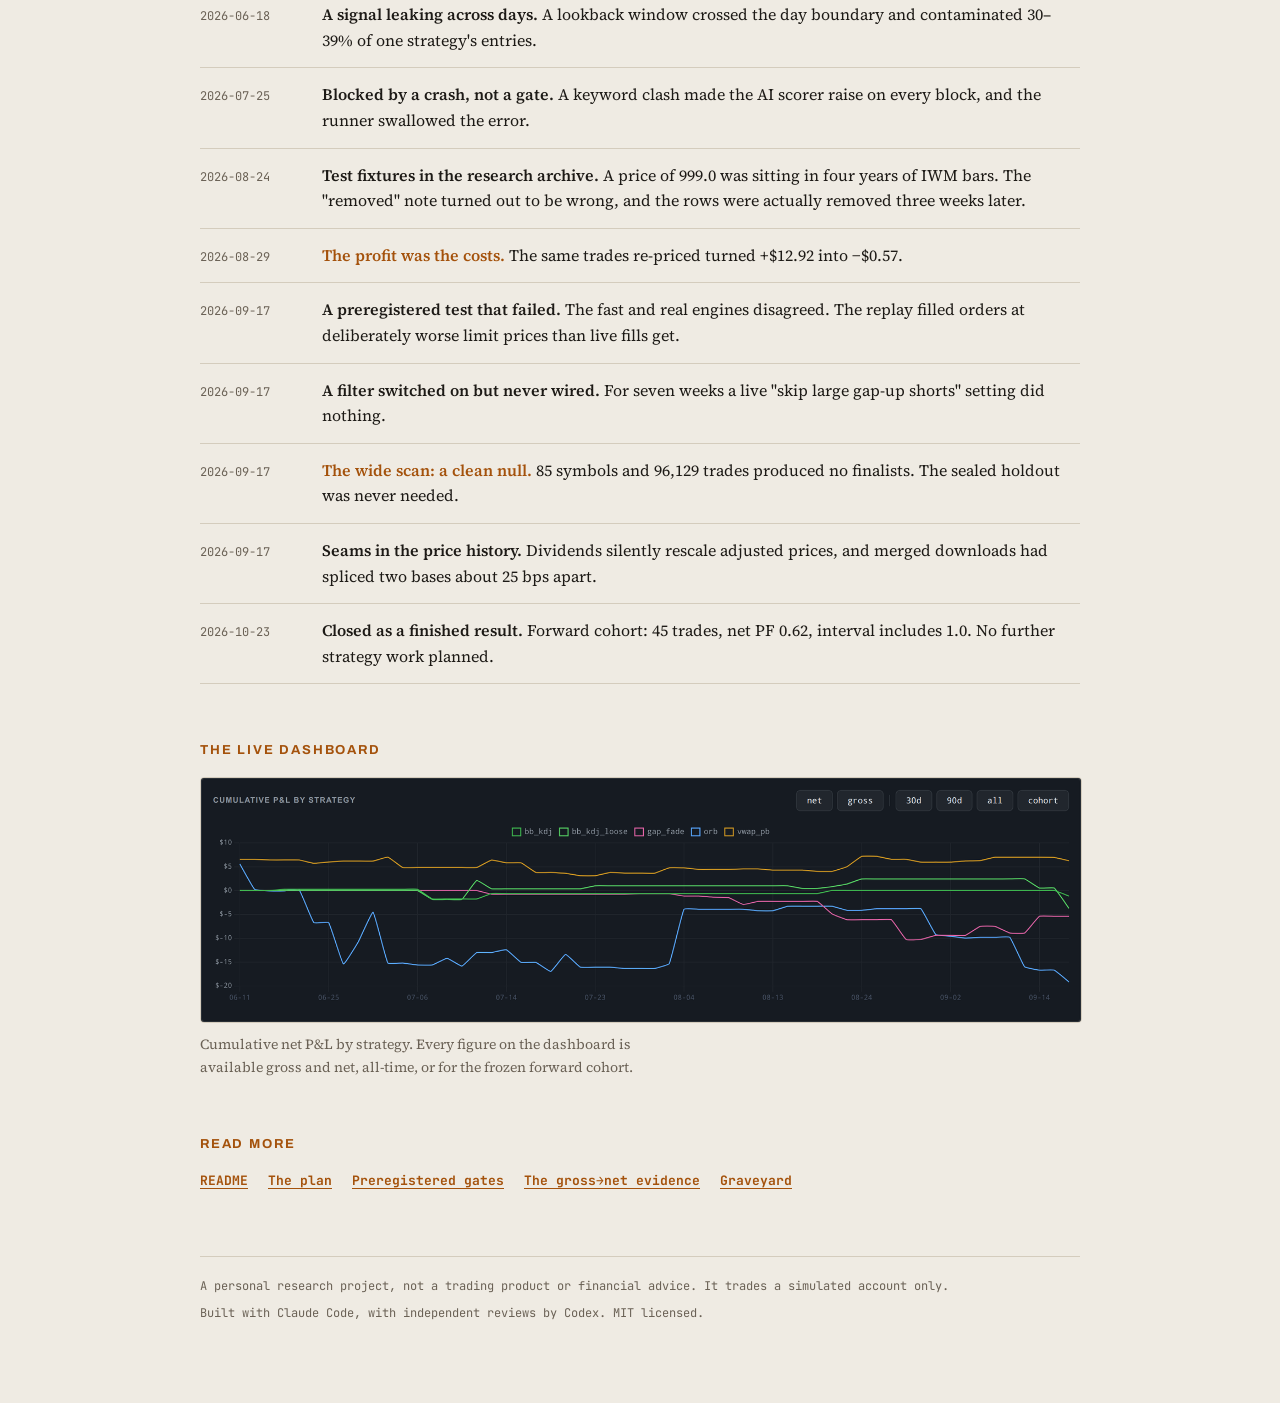
==== commit 4d4e008b: "remove the crypto pilot: code, tests, data results, docs and Alpaca env block Co-Authored-By: Claude" ====
--- a/site/index.html
+++ b/site/index.html
@@ -215,7 +215,6 @@
         <tr><td><span class="state ok">VERIFIED</span></td><td><strong>Data integrity</strong></td><td>Price archives are rebased rather than spliced when dividends change history, and tests can no longer write into research data.</td></tr>
         <tr><td><span class="state wip">UNPROVEN</span></td><td><strong>LLM regime gate</strong></td><td>Claude classifies each morning's regime and blocks two mean-reversion lanes on trending days. It is live, but its value has not been compared against a no-gate baseline.</td></tr>
         <tr><td><span class="state ok">DONE · NULL</span></td><td><strong>85-symbol scan</strong></td><td>96,129 trades under rules frozen in advance. No strategy and no symbol×strategy lane has an edge net of costs, and the 2019–2021 holdout stays sealed.</td></tr>
-        <tr><td><span class="state ok">DONE · NULL</span></td><td><strong>Crypto pilot</strong></td><td>Three per-coin finalists passed development on 2018–2022, then none replicated on the sealed 2023–2026 holdout.</td></tr>
         <tr><td><span class="state no">NONE</span></td><td><strong>A profitable strategy</strong></td><td>Not demonstrated.</td></tr>
         <tr><td><span class="state no">NEVER</span></td><td><strong>Real money</strong></td><td>No live-order path exists, and none will be added.</td></tr>
       </tbody>
@@ -249,7 +248,6 @@
       <div class="ev"><span class="d">2026-09-17</span><span class="t"><b>A filter switched on but never wired.</b> For seven weeks a live "skip large gap-up shorts" setting did nothing.</span></div>
       <div class="ev peak"><span class="d">2026-09-17</span><span class="t"><b>The wide scan: a clean null.</b> 85 symbols and 96,129 trades produced no finalists. The sealed holdout was never needed.</span></div>
       <div class="ev"><span class="d">2026-09-17</span><span class="t"><b>Seams in the price history.</b> Dividends silently rescale adjusted prices, and merged downloads had spliced two bases about 25 bps apart.</span></div>
-      <div class="ev peak"><span class="d">2026-09-17</span><span class="t"><b>Crypto: promising, then nothing.</b> Three coins passed development; none replicated on the sealed holdout.</span></div>
       <div class="ev"><span class="d">2026-10-23</span><span class="t"><b>Closed as a finished result.</b> Forward cohort: 45 trades, net PF 0.62, interval includes 1.0. No further strategy work planned.</span></div>
     </div>
   </section>
